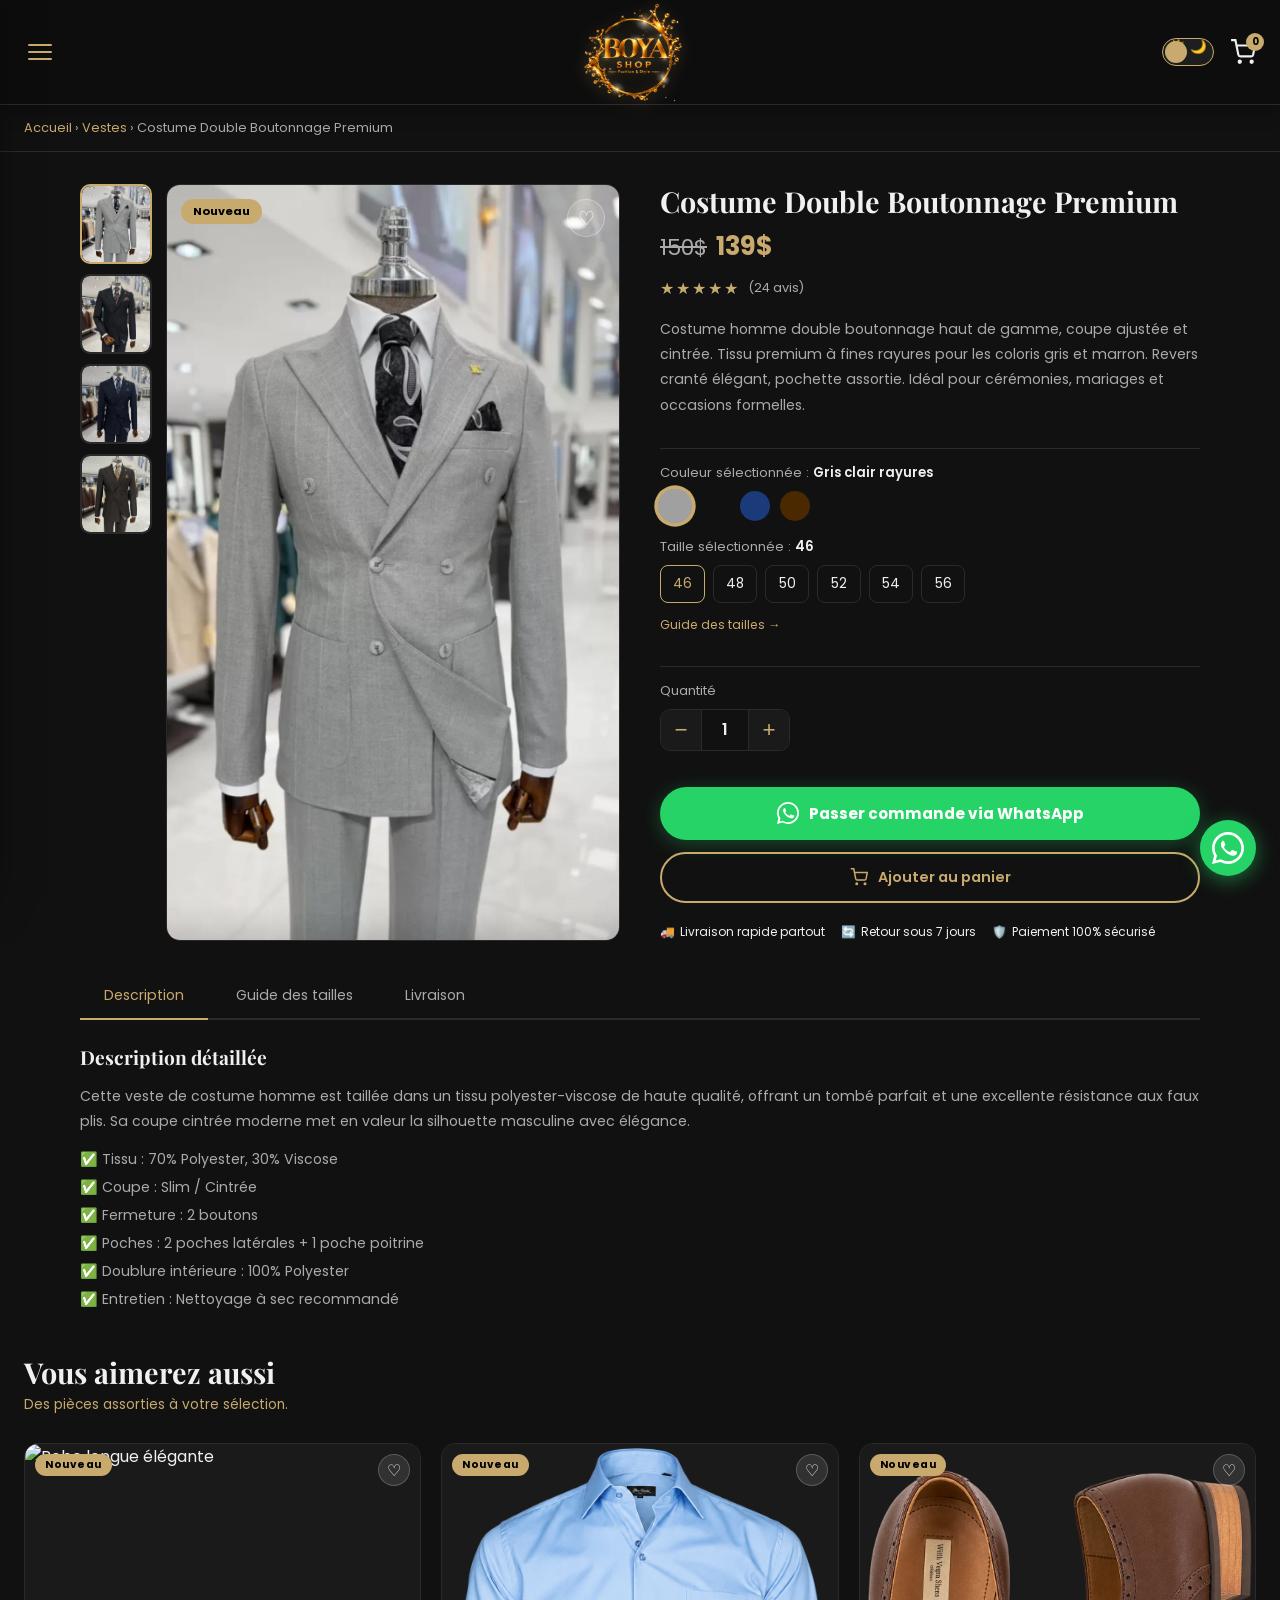
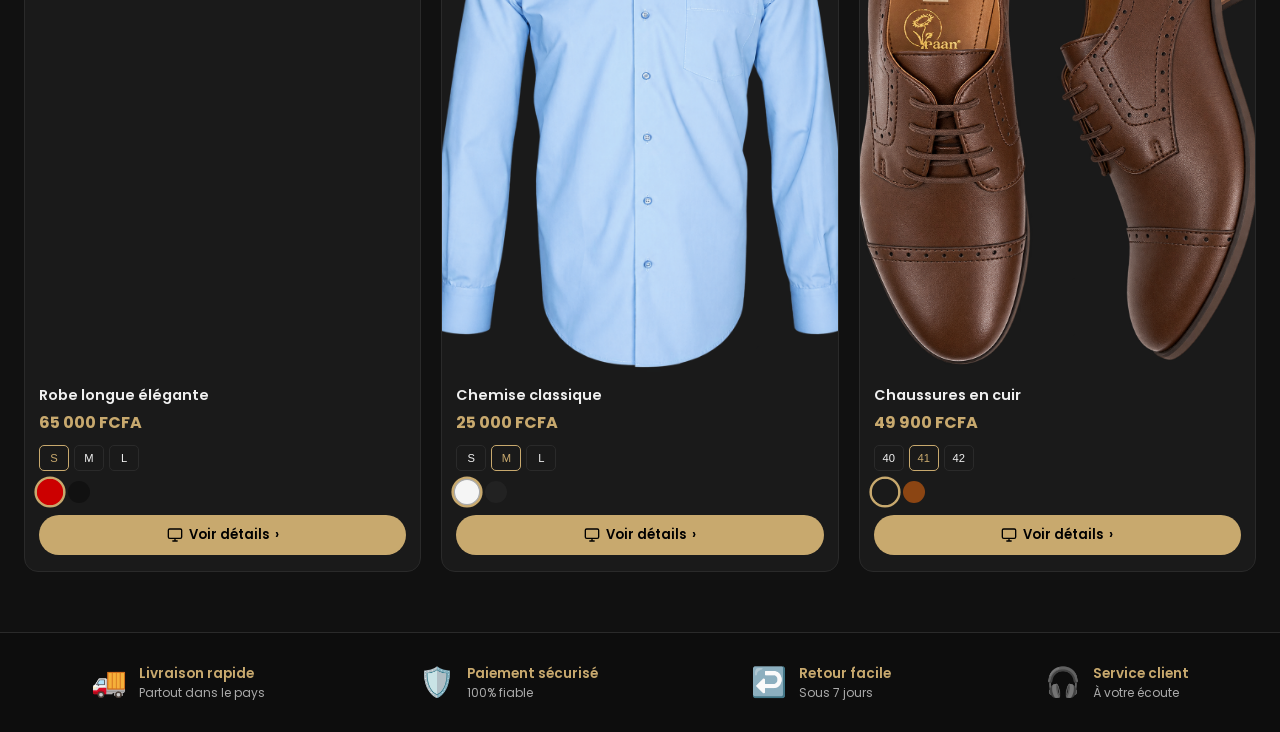
==== product.html @ 762b0c60 "Premier deploiement BOYA Shop" ====
<!DOCTYPE html>
<html lang="fr" data-theme="dark">
<head>
  <meta charset="UTF-8" />
  <meta name="viewport" content="width=device-width, initial-scale=1.0" />
  <title>Détail Produit — BOYA Shop</title>
  <link rel="stylesheet" href="style.css" />
  <link rel="stylesheet" href="product.css" />
  <link href="https://fonts.googleapis.com/css2?family=Playfair+Display:wght@400;700;900&family=Poppins:wght@300;400;500;600&display=swap" rel="stylesheet" />
</head>
<body>

<!-- NAVBAR -->
<header class="navbar" id="navbar">
  <div class="nav-left">
    <button class="hamburger" id="hamburgerBtn" aria-label="Menu">
      <span></span><span></span><span></span>
    </button>
  </div>
  <div class="nav-center">
    <a href="index.html" class="nav-logo">
      <img src="logo.png" alt="BOYA Shop" class="nav-logo-img" />
    </a>
  </div>
  <div class="nav-right">
    <button class="theme-toggle" id="themeToggle" aria-label="Changer thème">
      <span class="toggle-track">
        <span class="toggle-sun">☀️</span>
        <span class="toggle-moon">🌙</span>
        <span class="toggle-thumb"></span>
      </span>
    </button>
    <a href="#" class="cart-btn" id="cartBtn">
      <svg width="26" height="26" viewBox="0 0 24 24" fill="none" stroke="currentColor" stroke-width="2"><circle cx="9" cy="21" r="1"/><circle cx="20" cy="21" r="1"/><path d="M1 1h4l2.68 13.39a2 2 0 0 0 2 1.61h9.72a2 2 0 0 0 2-1.61L23 6H6"/></svg>
      <span class="cart-count" id="cartCount">0</span>
    </a>
  </div>
</header>

<!-- SIDEBAR -->
<div class="sidebar-overlay" id="sidebarOverlay"></div>
<nav class="sidebar" id="sidebar">
  <div class="sidebar-header">
    <img src="logo.png" alt="BOYA Shop" class="sidebar-logo-img" />
    <button class="sidebar-close" id="sidebarClose">✕</button>
  </div>
  <ul class="sidebar-menu">
    <li class="sidebar-home"><a href="index.html">Accueil</a></li>
    <li class="sidebar-cat-item">
      <button class="sidebar-cat-btn" onclick="toggleSidebarCat(this)">Homme <span class="sidebar-arrow">›</span></button>
      <ul class="sidebar-submenu">
        <li><a href="index.html#products">Vestes &amp; Costumes</a></li>
        <li><a href="index.html#products">Chemises</a></li>
        <li><a href="index.html#products">Chaussures</a></li>
      </ul>
    </li>
    <li class="sidebar-cat-item">
      <button class="sidebar-cat-btn" onclick="toggleSidebarCat(this)">Femme <span class="sidebar-arrow">›</span></button>
      <ul class="sidebar-submenu">
        <li><a href="index.html#products">Robes de Soirée</a></li>
        <li><a href="index.html#products">Tailleurs &amp; Ensembles</a></li>
        <li><a href="index.html#products">Accessoires</a></li>
      </ul>
    </li>
  </ul>
  <div class="sidebar-footer">
    <p><span>📞</span> Contact WhatsApp</p>
    <p><span>📍</span> Fashion &amp; Style</p>
  </div>
</nav>

<!-- BREADCRUMB -->
<div class="breadcrumb">
  <a href="index.html">Accueil</a>
  <span> › </span>
  <a href="#">Vestes</a>
  <span> › </span>
  <span id="breadcrumbName">Veste de costume homme</span>
</div>

<!-- PRODUCT PAGE -->
<main class="product-page">

  <!-- GALERIE -->
  <div class="product-gallery">
    <div class="gallery-thumbs" id="galleryThumbs">
      <!-- Miniatures générées dynamiquement par product.js -->
    </div>
    <div class="gallery-main">
      <div class="gallery-main-img" id="galleryMain">
        <div class="gallery-placeholder-icon" id="galleryIcon">🧥</div>
        <img src="" alt="Produit" id="mainImg" style="display:none;" />
      </div>
      <div class="gallery-badge-new">Nouveau</div>
      <button class="gallery-fav" id="galleryFav">♡</button>
    </div>
  </div>

  <!-- INFOS PRODUIT -->
  <div class="product-details" id="productDetails">

    <h1 class="pd-title" id="pdTitle">Veste de costume homme</h1>
    <p class="pd-price gold" id="pdPrice"></p>

    <div class="pd-rating">
      <span class="stars">★★★★★</span>
      <span class="rating-count">(24 avis)</span>
    </div>

    <p class="pd-desc" id="pdDesc">
      Une veste de costume homme taillée dans un tissu de haute qualité, coupe cintrée moderne.
      Parfaite pour les occasions formelles comme les réunions d'affaires ou les cérémonies.
      Doublure intérieure premium, finitions impeccables.
    </p>

    <div class="pd-divider"></div>

    <!-- Couleurs -->
    <div class="pd-section">
      <p class="pd-label">Couleur sélectionnée : <span class="pd-selected" id="colorSelected">Noir</span></p>
      <div class="pd-colors" id="pdColors">
        <button class="pd-color active" style="background:#111111;" data-name="Noir" title="Noir"></button>
        <button class="pd-color" style="background:#1a3a7a;" data-name="Bleu marine" title="Bleu marine"></button>
        <button class="pd-color" style="background:#888888;" data-name="Gris" title="Gris"></button>
      </div>
    </div>

    <!-- Tailles -->
    <div class="pd-section">
      <p class="pd-label">Taille sélectionnée : <span class="pd-selected" id="sizeSelected">M</span></p>
      <div class="pd-sizes" id="pdSizes">
        <button class="pd-size">S</button>
        <button class="pd-size active">M</button>
        <button class="pd-size">L</button>
        <button class="pd-size">XL</button>
        <button class="pd-size">XXL</button>
      </div>
      <a href="#" class="pd-guide">Guide des tailles →</a>
    </div>

    <div class="pd-divider"></div>

    <!-- Quantité -->
    <div class="pd-section">
      <p class="pd-label">Quantité</p>
      <div class="pd-qty">
        <button class="qty-btn" id="qtyMinus">−</button>
        <span class="qty-val" id="qtyVal">1</span>
        <button class="qty-btn" id="qtyPlus">+</button>
      </div>
    </div>

    <!-- CTA BOUTONS -->
    <div class="pd-actions">
      <a href="#" class="btn-whatsapp" id="btnWhatsapp">
        <svg viewBox="0 0 32 32" width="22" height="22" fill="white"><path d="M16 0C7.163 0 0 7.163 0 16c0 2.822.736 5.469 2.027 7.773L0 32l8.418-2.004A15.93 15.93 0 0 0 16 32c8.837 0 16-7.163 16-16S24.837 0 16 0zm0 29.333a13.27 13.27 0 0 1-6.74-1.826l-.484-.288-5 1.19 1.21-4.864-.316-.5A13.27 13.27 0 0 1 2.667 16C2.667 8.636 8.636 2.667 16 2.667S29.333 8.636 29.333 16 23.364 29.333 16 29.333zm7.27-9.98c-.398-.2-2.356-1.163-2.72-1.296-.366-.133-.632-.2-.898.2-.266.398-1.031 1.296-1.264 1.562-.232.266-.465.3-.863.1-.398-.2-1.68-.619-3.2-1.974-1.183-1.055-1.981-2.357-2.214-2.755-.232-.398-.025-.614.175-.812.18-.18.398-.465.598-.7.2-.232.265-.398.398-.664.132-.266.066-.498-.033-.698-.1-.2-.898-2.163-1.23-2.96-.325-.779-.656-.674-.898-.687-.232-.012-.498-.015-.764-.015-.266 0-.698.1-.1064.498-.366.398-1.398 1.363-1.398 3.326 0 1.963 1.43 3.862 1.63 4.128.2.266 2.813 4.294 6.815 6.022.952.411 1.695.657 2.274.841.955.304 1.825.261 2.513.158.767-.114 2.356-.963 2.689-1.894.333-.93.333-1.727.233-1.894-.1-.166-.366-.266-.764-.465z"/></svg>
        Passer commande via WhatsApp
      </a>
      <button class="btn-cart-add" id="btnAddCart">
        <svg width="18" height="18" viewBox="0 0 24 24" fill="none" stroke="currentColor" stroke-width="2"><circle cx="9" cy="21" r="1"/><circle cx="20" cy="21" r="1"/><path d="M1 1h4l2.68 13.39a2 2 0 0 0 2 1.61h9.72a2 2 0 0 0 2-1.61L23 6H6"/></svg>
        Ajouter au panier
      </button>
    </div>

    <!-- GARANTIES -->
    <div class="pd-guarantees">
      <div class="pd-guarantee">🚚 <span>Livraison rapide partout</span></div>
      <div class="pd-guarantee">🔄 <span>Retour sous 7 jours</span></div>
      <div class="pd-guarantee">🛡️ <span>Paiement 100% sécurisé</span></div>
    </div>

  </div>
</main>

<!-- SECTION DÉTAILS / COMPOSITION -->
<section class="product-tabs">
  <div class="tabs-nav">
    <button class="tab-btn active" data-tab="desc">Description</button>
    <button class="tab-btn" data-tab="sizes">Guide des tailles</button>
    <button class="tab-btn" data-tab="shipping">Livraison</button>
  </div>
  <div class="tab-content active" id="tab-desc">
    <h3>Description détaillée</h3>
    <p>Cette veste de costume homme est taillée dans un tissu polyester-viscose de haute qualité, offrant un tombé parfait et une excellente résistance aux faux plis. Sa coupe cintrée moderne met en valeur la silhouette masculine avec élégance.</p>
    <ul>
      <li>✅ Tissu : 70% Polyester, 30% Viscose</li>
      <li>✅ Coupe : Slim / Cintrée</li>
      <li>✅ Fermeture : 2 boutons</li>
      <li>✅ Poches : 2 poches latérales + 1 poche poitrine</li>
      <li>✅ Doublure intérieure : 100% Polyester</li>
      <li>✅ Entretien : Nettoyage à sec recommandé</li>
    </ul>
  </div>
  <div class="tab-content" id="tab-sizes" style="display:none;">
    <h3>Guide des tailles</h3>
    <table class="size-table">
      <thead>
        <tr><th>Taille</th><th>Tour de poitrine</th><th>Tour de taille</th><th>Épaules</th></tr>
      </thead>
      <tbody>
        <tr><td>S</td><td>88–92 cm</td><td>76–80 cm</td><td>42 cm</td></tr>
        <tr><td>M</td><td>92–96 cm</td><td>80–84 cm</td><td>44 cm</td></tr>
        <tr><td>L</td><td>96–100 cm</td><td>84–88 cm</td><td>46 cm</td></tr>
        <tr><td>XL</td><td>100–104 cm</td><td>88–92 cm</td><td>48 cm</td></tr>
        <tr><td>XXL</td><td>104–108 cm</td><td>92–96 cm</td><td>50 cm</td></tr>
      </tbody>
    </table>
  </div>
  <div class="tab-content" id="tab-shipping" style="display:none;">
    <h3>Livraison & Retours</h3>
    <p>🚚 <strong>Livraison rapide</strong> : 2–5 jours ouvrables partout dans le pays.</p>
    <p>📦 Les commandes sont emballées avec soin dans un packaging BOYA Shop premium.</p>
    <p>🔄 <strong>Retours</strong> : Sous 7 jours en cas de défaut. Contactez-nous via WhatsApp.</p>
    <p>💳 <strong>Paiement</strong> : À la livraison ou via mobile money.</p>
  </div>
</section>

<!-- PRODUITS SIMILAIRES -->
<section class="similar-products">
  <div class="section-header" style="padding: 0 24px;">
    <div>
      <h2 class="section-title">Vous aimerez aussi</h2>
      <p class="section-sub gold">Des pièces assorties à votre sélection.</p>
    </div>
  </div>
  <div class="products-grid" style="padding: 0 24px 40px;">
    <div class="product-card" data-id="2">
      <div class="product-img-wrap">
        <span class="badge-new">Nouveau</span>
        <img src="robes.jpg" alt="Robe longue élégante" class="product-img"/>
        <button class="fav-btn" data-id="2">♡</button>
      </div>
      <div class="product-info">
        <h3 class="product-name">Robe longue élégante</h3>
        <p class="product-price gold">65 000 FCFA</p>
        <div class="sizes-row">
          <button class="size-btn active">S</button>
          <button class="size-btn">M</button>
          <button class="size-btn">L</button>
        </div>
        <div class="colors-row">
          <button class="color-btn active" style="background:#cc0000;"></button>
          <button class="color-btn" style="background:#111;"></button>
        </div>
        <a href="product.html?id=2" class="btn-details">
          <svg width="16" height="16" viewBox="0 0 24 24" fill="none" stroke="currentColor" stroke-width="2"><rect x="2" y="3" width="20" height="14" rx="2"/><line x1="8" y1="21" x2="16" y2="21"/><line x1="12" y1="17" x2="12" y2="21"/></svg>
          Voir détails &nbsp;›
        </a>
      </div>
    </div>
    <div class="product-card" data-id="3">
      <div class="product-img-wrap">
        <span class="badge-new">Nouveau</span>
        <img src="chemises.jpg" alt="Chemise classique" class="product-img"/>
        <button class="fav-btn" data-id="3">♡</button>
      </div>
      <div class="product-info">
        <h3 class="product-name">Chemise classique</h3>
        <p class="product-price gold">25 000 FCFA</p>
        <div class="sizes-row">
          <button class="size-btn">S</button>
          <button class="size-btn active">M</button>
          <button class="size-btn">L</button>
        </div>
        <div class="colors-row">
          <button class="color-btn active" style="background:#f5f5f5; border:1px solid #aaa;"></button>
          <button class="color-btn" style="background:#222;"></button>
        </div>
        <a href="product.html?id=3" class="btn-details">
          <svg width="16" height="16" viewBox="0 0 24 24" fill="none" stroke="currentColor" stroke-width="2"><rect x="2" y="3" width="20" height="14" rx="2"/><line x1="8" y1="21" x2="16" y2="21"/><line x1="12" y1="17" x2="12" y2="21"/></svg>
          Voir détails &nbsp;›
        </a>
      </div>
    </div>
    <div class="product-card" data-id="4">
      <div class="product-img-wrap">
        <span class="badge-new">Nouveau</span>
        <img src="chaussures.jpg" alt="Chaussures en cuir" class="product-img"/>
        <button class="fav-btn" data-id="4">♡</button>
      </div>
      <div class="product-info">
        <h3 class="product-name">Chaussures en cuir</h3>
        <p class="product-price gold">49 900 FCFA</p>
        <div class="sizes-row">
          <button class="size-btn">40</button>
          <button class="size-btn active">41</button>
          <button class="size-btn">42</button>
        </div>
        <div class="colors-row">
          <button class="color-btn active" style="background:#1a1a1a;"></button>
          <button class="color-btn" style="background:#8B4513;"></button>
        </div>
        <a href="product.html?id=4" class="btn-details">
          <svg width="16" height="16" viewBox="0 0 24 24" fill="none" stroke="currentColor" stroke-width="2"><rect x="2" y="3" width="20" height="14" rx="2"/><line x1="8" y1="21" x2="16" y2="21"/><line x1="12" y1="17" x2="12" y2="21"/></svg>
          Voir détails &nbsp;›
        </a>
      </div>
    </div>
  </div>
</section>

<!-- FOOTER -->
<footer class="footer-guarantees">
  <div class="guarantee-item">
    <div class="guarantee-icon">🚚</div>
    <div><p class="g-title">Livraison rapide</p><p class="g-sub">Partout dans le pays</p></div>
  </div>
  <div class="guarantee-item">
    <div class="guarantee-icon">🛡️</div>
    <div><p class="g-title">Paiement sécurisé</p><p class="g-sub">100% fiable</p></div>
  </div>
  <div class="guarantee-item">
    <div class="guarantee-icon">↩️</div>
    <div><p class="g-title">Retour facile</p><p class="g-sub">Sous 7 jours</p></div>
  </div>
  <div class="guarantee-item">
    <div class="guarantee-icon">🎧</div>
    <div><p class="g-title">Service client</p><p class="g-sub">À votre écoute</p></div>
  </div>
</footer>

<!-- WHATSAPP FAB -->
<a href="https://wa.me/+000000000000" class="whatsapp-fab" target="_blank">
  <svg viewBox="0 0 32 32" width="32" height="32" fill="white"><path d="M16 0C7.163 0 0 7.163 0 16c0 2.822.736 5.469 2.027 7.773L0 32l8.418-2.004A15.93 15.93 0 0 0 16 32c8.837 0 16-7.163 16-16S24.837 0 16 0zm0 29.333a13.27 13.27 0 0 1-6.74-1.826l-.484-.288-5 1.19 1.21-4.864-.316-.5A13.27 13.27 0 0 1 2.667 16C2.667 8.636 8.636 2.667 16 2.667S29.333 8.636 29.333 16 23.364 29.333 16 29.333zm7.27-9.98c-.398-.2-2.356-1.163-2.72-1.296-.366-.133-.632-.2-.898.2-.266.398-1.031 1.296-1.264 1.562-.232.266-.465.3-.863.1-.398-.2-1.68-.619-3.2-1.974-1.183-1.055-1.981-2.357-2.214-2.755-.232-.398-.025-.614.175-.812.18-.18.398-.465.598-.7.2-.232.265-.398.398-.664.132-.266.066-.498-.033-.698-.1-.2-.898-2.163-1.23-2.96-.325-.779-.656-.674-.898-.687-.232-.012-.498-.015-.764-.015-.266 0-.698.1-.1064.498-.366.398-1.398 1.363-1.398 3.326 0 1.963 1.43 3.862 1.63 4.128.2.266 2.813 4.294 6.815 6.022.952.411 1.695.657 2.274.841.955.304 1.825.261 2.513.158.767-.114 2.356-.963 2.689-1.894.333-.93.333-1.727.233-1.894-.1-.166-.366-.266-.764-.465z"/></svg>
</a>

<script src="main.js"></script>
<script src="product.js"></script>
</body>
</html>
---- style.css ----
/* ============================================================
   BOYA SHOP — CSS PRINCIPAL
   Couleurs : Or #c8a96e / #d4a843 | Noir #0d0d0d | Fond dark #111
============================================================ */

:root {
  --gold: #c8a96e;
  --gold-bright: #d4a843;
  --gold-light: #e8c97e;
  --black: #0d0d0d;
  --dark-bg: #111111;
  --dark-card: #1a1a1a;
  --dark-border: #2a2a2a;
  --text-main: #f0f0f0;
  --text-sub: #aaaaaa;
  --white: #ffffff;

  /* Dark mode (défaut) */
  --bg: #111111;
  --card-bg: #1a1a1a;
  --text: #f0f0f0;
  --border: #2a2a2a;
  --nav-bg: #0d0d0d;
  --footer-bg: #0d0d0d;

  /* Sidebar dark (défaut) */
  --sidebar-bg: #0d0d0d;
  --sidebar-header-bg: #070707;
  --sidebar-footer-bg: #070707;
  --sidebar-item-color: #d0d0d0;
  --sidebar-item-border: #181818;
  --sidebar-item-hover-bg: #161616;
  --sidebar-footer-color: #888;
}

[data-theme="light"] {
  --bg: #f5f0e8;
  --card-bg: #ffffff;
  --text: #1a1a1a;
  --border: #e0d5c0;
  --nav-bg: #ffffff;
  --footer-bg: #f0ebe0;
  --text-sub: #666666;

  /* Sidebar light */
  --sidebar-bg: #faf7f2;
  --sidebar-header-bg: #f0ebe0;
  --sidebar-footer-bg: #f0ebe0;
  --sidebar-item-color: #2a2a2a;
  --sidebar-item-border: #e8e0d0;
  --sidebar-item-hover-bg: #efe8d8;
  --sidebar-footer-color: #888888;
}

* { margin: 0; padding: 0; box-sizing: border-box; }

html { scroll-behavior: smooth; }

body {
  font-family: 'Poppins', sans-serif;
  background: var(--bg);
  color: var(--text);
  transition: background 0.3s, color 0.3s;
  overflow-x: hidden;
}

.gold { color: var(--gold); }

/* ============================================================
   SPLASH SCREEN
============================================================ */
#splash {
  position: fixed;
  inset: 0;
  z-index: 9999;
  display: flex;
  align-items: center;
  justify-content: center;
  background: #000;
  animation: splashFade 0.6s ease 2.8s forwards;
}

.splash-bg {
  position: absolute;
  inset: 0;
  background: radial-gradient(ellipse at center, #2a1a00 0%, #000 70%);
  animation: splashPulse 2s ease-in-out infinite;
}

.splash-logo {
  position: relative;
  z-index: 2;
  animation: splashLogoIn 1s cubic-bezier(0.22,1,0.36,1) 0.3s both;
}

.splash-logo img {
  width: min(340px, 80vw);
  height: auto;
  filter: drop-shadow(0 0 40px rgba(200,169,110,0.8)) drop-shadow(0 0 80px rgba(200,169,110,0.4));
  animation: splashGlow 1.5s ease-in-out 0.5s infinite alternate;
}

@keyframes splashLogoIn {
  from { opacity:0; transform: scale(0.5); }
  to   { opacity:1; transform: scale(1); }
}
@keyframes splashGlow {
  from { filter: drop-shadow(0 0 30px rgba(200,169,110,0.6)) drop-shadow(0 0 60px rgba(200,169,110,0.3)); }
  to   { filter: drop-shadow(0 0 60px rgba(212,168,67,1)) drop-shadow(0 0 120px rgba(212,168,67,0.6)); }
}
@keyframes splashPulse {
  0%,100% { opacity:1; }
  50% { opacity:0.7; }
}
@keyframes splashFade {
  to { opacity:0; pointer-events:none; visibility:hidden; }
}

/* ============================================================
   NAVBAR
============================================================ */
.navbar {
  position: sticky;
  top: 0;
  z-index: 1000;
  display: flex;
  align-items: center;
  justify-content: space-between;
  padding: 2px 24px;
  overflow: visible;
  background: var(--nav-bg);
  border-bottom: 1px solid var(--border);
  box-shadow: 0 2px 20px rgba(0,0,0,0.4);
}

.nav-left, .nav-right {
  display: flex;
  align-items: center;
  gap: 16px;
  min-width: 80px;
}
.nav-right { justify-content: flex-end; }

.nav-center { text-align: center; }

.nav-logo {
  text-decoration: none;
  display: flex;
  align-items: center;
  justify-content: center;
}

.nav-logo-img {
  height: 100px;
  width: auto;
  object-fit: contain;
  display: block;
  /* Légère ombre pour ressortir sur fond clair aussi */
  filter: drop-shadow(0 2px 8px rgba(200,169,110,0.3));
  transition: filter 0.3s;
}
.nav-logo-img:hover {
  filter: drop-shadow(0 4px 16px rgba(200,169,110,0.6));
}

/* Anciens styles logo texte (conservés si utilisés ailleurs) */
.logo-by {
  font-family: 'Playfair Display', serif;
  font-size: 2rem;
  font-weight: 900;
  color: var(--gold);
  letter-spacing: 0.1em;
}
.logo-shop {
  font-family: 'Poppins', sans-serif;
  font-size: 0.85rem;
  font-weight: 600;
  letter-spacing: 0.5em;
  color: var(--text);
}
.logo-tagline {
  font-size: 0.55rem;
  letter-spacing: 0.3em;
  color: var(--gold);
}

/* Hamburger */
.hamburger {
  background: none;
  border: none;
  cursor: pointer;
  display: flex;
  flex-direction: column;
  gap: 5px;
  padding: 4px;
}
.hamburger span {
  display: block;
  width: 24px;
  height: 2px;
  background: var(--gold);
  border-radius: 2px;
  transition: 0.3s;
}

/* Theme toggle */
.theme-toggle {
  background: none;
  border: none;
  cursor: pointer;
  padding: 0;
  display: flex;
  align-items: center;
}
.toggle-track {
  position: relative;
  width: 52px;
  height: 28px;
  background: #1e1e1e;
  border-radius: 14px;
  border: 1.5px solid var(--gold);
  display: block;
  transition: background 0.3s;
}
[data-theme="light"] .toggle-track { background: #b8a040; }

.toggle-thumb {
  position: absolute;
  width: 22px;
  height: 22px;
  background: var(--gold);
  border-radius: 50%;
  top: 50%;
  left: 2px;
  transform: translateY(-50%);
  transition: left 0.28s cubic-bezier(0.4,0,0.2,1);
  display: flex;
  align-items: center;
  justify-content: center;
  font-size: 12px;
  line-height: 1;
}
[data-theme="light"] .toggle-thumb { left: 26px; }

/* Icône dans le thumb : lune en mode dark, soleil en mode light */
.toggle-icon-dark  { display: block; }
.toggle-icon-light { display: none; }
[data-theme="light"] .toggle-icon-dark  { display: none; }
[data-theme="light"] .toggle-icon-light { display: block; }

/* Cart */
.cart-btn {
  position: relative;
  color: var(--text);
  text-decoration: none;
  display: flex;
  align-items: center;
}
.cart-count {
  position: absolute;
  top: -6px; right: -8px;
  background: var(--gold);
  color: #000;
  font-size: 10px;
  font-weight: 700;
  width: 18px; height: 18px;
  border-radius: 50%;
  display: flex; align-items: center; justify-content: center;
}

/* ============================================================
   SIDEBAR
============================================================ */
.sidebar-overlay {
  position: fixed; inset: 0;
  background: rgba(0,0,0,0.7);
  z-index: 1500;
  opacity: 0; pointer-events: none;
  transition: opacity 0.3s;
}
.sidebar-overlay.active { opacity: 1; pointer-events: all; }

.sidebar {
  position: fixed;
  top: 0; left: -320px;
  width: 300px;
  height: 100vh;
  background: var(--sidebar-bg);
  z-index: 1600;
  transition: left 0.38s cubic-bezier(0.22,1,0.36,1), background 0.3s;
  display: flex;
  flex-direction: column;
  border-right: 2px solid var(--gold);
  box-shadow: 6px 0 40px rgba(0,0,0,0.6);
}
.sidebar.open { left: 0; }

.sidebar-header {
  display: flex;
  align-items: center;
  justify-content: space-between;
  padding: 18px 20px 16px;
  border-bottom: 1px solid var(--border);
  background: var(--sidebar-header-bg);
  transition: background 0.3s;
}

.sidebar-logo-img {
  height: 90px;
  width: auto;
  object-fit: contain;
  filter: drop-shadow(0 2px 8px rgba(200,169,110,0.4));
}

.sidebar-close {
  background: rgba(200,169,110,0.1);
  border: 1px solid rgba(200,169,110,0.3);
  color: var(--gold);
  font-size: 1rem;
  cursor: pointer;
  width: 34px; height: 34px;
  border-radius: 50%;
  display: flex; align-items: center; justify-content: center;
  transition: background 0.2s;
}
.sidebar-close:hover { background: rgba(200,169,110,0.25); }

.sidebar-menu {
  flex: 1;
  list-style: none;
  padding: 8px 0;
  overflow-y: auto;
}
.sidebar-menu li a {
  display: flex;
  align-items: center;
  gap: 14px;
  padding: 15px 24px;
  color: var(--sidebar-item-color);
  text-decoration: none;
  font-size: 0.93rem;
  font-weight: 400;
  letter-spacing: 0.02em;
  border-bottom: 1px solid var(--sidebar-item-border);
  transition: background 0.2s, color 0.2s, padding-left 0.2s;
  position: relative;
}
.sidebar-menu li a::before {
  content: '';
  position: absolute;
  left: 0; top: 0; bottom: 0;
  width: 3px;
  background: var(--gold);
  opacity: 0;
  transition: opacity 0.2s;
  border-radius: 0 3px 3px 0;
}
.sidebar-menu li a:hover {
  background: var(--sidebar-item-hover-bg);
  color: var(--gold);
  padding-left: 30px;
}
.sidebar-menu li a:hover::before { opacity: 1; }

.sidebar-menu li a .menu-icon {
  font-size: 1.2rem;
  width: 26px;
  text-align: center;
  flex-shrink: 0;
}

.sidebar-footer {
  padding: 18px 24px;
  border-top: 1px solid var(--border);
  background: var(--sidebar-footer-bg);
  transition: background 0.3s;
}
.sidebar-footer p {
  color: var(--sidebar-footer-color);
  font-size: 0.8rem;
  line-height: 2;
  display: flex;
  align-items: center;
  gap: 8px;
}

/* ============================================================
   HERO CARROUSEL
============================================================ */
.hero-carousel {
  position: relative;
  overflow: hidden;
  background: #000;
}

.carousel-container {
  position: relative;
  height: 520px;
}

.carousel-slide {
  position: absolute;
  inset: 0;
  opacity: 0;
  transition: opacity 0.8s ease;
  display: flex;
}
.carousel-slide.active { opacity: 1; }

.slide-bg {
  width: 100%;
  height: 100%;
  position: relative;
  overflow: hidden;
}

.slide-bg-img {
  position: absolute;
  inset: 0;
  width: 100%;
  height: 100%;
  object-fit: cover;
  object-position: center top;
  z-index: 0;
}

.slide-bg-overlay {
  position: absolute;
  inset: 0;
  background: linear-gradient(135deg, rgba(0,0,0,0.65) 0%, rgba(0,0,0,0.3) 100%);
  z-index: 1;
}

.slide-content {
  position: relative;
  z-index: 2;
  display: flex;
  flex-direction: column;
  justify-content: center;
  height: 100%;
  padding: 60px 80px;
  max-width: 650px;
}

.slide-subtitle {
  font-size: 0.7rem;
  letter-spacing: 0.3em;
  color: var(--text-sub);
  margin-bottom: 16px;
  text-transform: uppercase;
}

.slide-title {
  font-family: 'Playfair Display', serif;
  font-size: clamp(2rem, 4vw, 3rem);
  font-weight: 900;
  line-height: 1.1;
  color: #fff;
  margin-bottom: 16px;
}
[data-theme="light"] .slide-title { color: #fff; }
[data-theme="light"] .slide-subtitle { color: rgba(255,255,255,0.9); }
[data-theme="light"] .slide-desc { color: rgba(255,255,255,0.85); }
[data-theme="light"] .slide-bg-overlay {
  background: linear-gradient(135deg, rgba(0,0,0,0.45) 0%, rgba(0,0,0,0.15) 100%);
}

.slide-desc {
  font-size: 0.9rem;
  color: var(--text-sub);
  line-height: 1.7;
  margin-bottom: 28px;
}
.slide-desc strong { color: var(--gold); }

.btn-primary {
  display: inline-flex;
  align-items: center;
  gap: 8px;
  background: var(--gold);
  color: #000;
  text-decoration: none;
  padding: 12px 28px;
  border-radius: 30px;
  font-weight: 600;
  font-size: 0.9rem;
  transition: background 0.2s, transform 0.2s;
}
.btn-primary:hover { background: var(--gold-light); transform: translateX(3px); }

.carousel-arrow {
  position: absolute;
  top: 50%;
  transform: translateY(-50%);
  background: rgba(200,169,110,0.15);
  border: 1px solid var(--gold);
  color: var(--gold);
  width: 44px; height: 44px;
  border-radius: 50%;
  font-size: 1.4rem;
  cursor: pointer;
  z-index: 10;
  transition: background 0.2s;
  display: flex; align-items: center; justify-content: center;
}
.carousel-arrow:hover { background: rgba(200,169,110,0.35); }
.carousel-arrow.left { left: 12px; }
.carousel-arrow.right { right: 12px; }

.carousel-dots {
  position: absolute;
  bottom: 16px;
  left: 50%;
  transform: translateX(-50%);
  display: flex;
  gap: 8px;
  z-index: 10;
}
.dot {
  width: 20px; height: 6px;
  border-radius: 3px;
  background: rgba(200,169,110,0.35);
  cursor: pointer;
  transition: background 0.3s, width 0.3s;
}
.dot.active { background: var(--gold); width: 32px; }

/* ============================================================
   CATÉGORIES
============================================================ */
.categories-section {
  padding: 32px 24px;
  background: var(--bg);
  border-bottom: 1px solid var(--border);
}

.categories-grid {
  display: flex;
  justify-content: center;
  gap: 20px;
  flex-wrap: wrap;
}

.cat-item {
  display: flex;
  flex-direction: column;
  align-items: center;
  gap: 10px;
  cursor: pointer;
}

.cat-circle {
  width: 90px; height: 90px;
  border-radius: 50%;
  border: 2.5px solid var(--gold);
  overflow: hidden;
  background: var(--dark-card);
  display: flex;
  align-items: center;
  justify-content: center;
  transition: transform 0.25s, box-shadow 0.25s;
  box-shadow: 0 0 0 rgba(200,169,110,0);
}

.cat-circle img {
  width: 100%; height: 100%;
  object-fit: cover;
}

.cat-item:hover .cat-circle {
  transform: scale(1.08);
  box-shadow: 0 0 18px rgba(200,169,110,0.5);
}

.cat-item span {
  font-size: 0.75rem;
  font-weight: 500;
  color: var(--text);
  text-align: center;
}

/* ============================================================
   PRODUITS
============================================================ */
.products-section {
  padding: 40px 24px;
  background: var(--bg);
}

.section-header {
  display: flex;
  align-items: flex-end;
  justify-content: space-between;
  margin-bottom: 28px;
  flex-wrap: wrap;
  gap: 12px;
}

.section-title {
  font-family: 'Playfair Display', serif;
  font-size: 1.8rem;
  font-weight: 700;
  color: var(--text);
}

.section-sub {
  font-size: 0.85rem;
  margin-top: 4px;
}

.voir-tous {
  color: var(--gold);
  text-decoration: none;
  font-size: 0.85rem;
  font-weight: 500;
  white-space: nowrap;
  transition: opacity 0.2s;
}
.voir-tous:hover { opacity: 0.7; }

.products-grid {
  display: grid;
  grid-template-columns: repeat(4, 1fr);
  gap: 20px;
}

@media (max-width: 1100px) { .products-grid { grid-template-columns: repeat(2, 1fr); } }
@media (max-width: 600px)  { .products-grid { grid-template-columns: 1fr 1fr; gap: 12px; } }

.product-card {
  background: var(--card-bg);
  border-radius: 14px;
  overflow: hidden;
  border: 1px solid var(--border);
  transition: transform 0.25s, box-shadow 0.25s;
}
.product-card:hover {
  transform: translateY(-4px);
  box-shadow: 0 12px 30px rgba(0,0,0,0.4);
}

.product-img-wrap {
  position: relative;
  aspect-ratio: 3/4;
  background: var(--dark-card);
  display: flex;
  align-items: center;
  justify-content: center;
  overflow: hidden;
}

.product-img {
  width: 100%; height: 100%;
  object-fit: cover;
  display: block;
}

/* Placeholder emoji when no image */
.product-img-wrap.no-img .product-img { display: none; }
.product-placeholder-icon {
  font-size: 5rem;
  position: absolute;
  opacity: 0;
  transition: opacity 0.3s;
  pointer-events: none;
}
.product-img-wrap.no-img .product-placeholder-icon { opacity: 1; }

.badge-new {
  position: absolute;
  top: 10px; left: 10px;
  background: var(--gold);
  color: #000;
  font-size: 0.65rem;
  font-weight: 700;
  padding: 3px 10px;
  border-radius: 20px;
  z-index: 2;
  letter-spacing: 0.05em;
}

.fav-btn {
  position: absolute;
  top: 10px; right: 10px;
  background: rgba(255,255,255,0.1);
  border: 1px solid rgba(255,255,255,0.2);
  color: #fff;
  width: 32px; height: 32px;
  border-radius: 50%;
  cursor: pointer;
  font-size: 1rem;
  display: flex; align-items: center; justify-content: center;
  transition: background 0.2s, color 0.2s;
  z-index: 2;
}
.fav-btn.active { background: #e00; color: #fff; border-color: #e00; }
.fav-btn:hover { background: rgba(255,0,0,0.3); }

.product-info {
  padding: 14px 14px 16px;
}

.product-name {
  font-size: 0.9rem;
  font-weight: 600;
  color: var(--text);
  margin-bottom: 6px;
  line-height: 1.3;
}

.product-price {
  font-size: 1rem;
  font-weight: 700;
  margin-bottom: 10px;
}

.label {
  font-size: 0.72rem;
  color: var(--text-sub);
  display: block;
  margin-bottom: 5px;
}

.sizes-row {
  display: flex;
  flex-wrap: wrap;
  gap: 5px;
  margin-bottom: 10px;
}

.size-btn {
  min-width: 30px;
  height: 26px;
  padding: 0 6px;
  border: 1px solid var(--border);
  background: transparent;
  color: var(--text);
  font-size: 0.7rem;
  border-radius: 5px;
  cursor: pointer;
  transition: 0.2s;
}
.size-btn.active, .size-btn:hover {
  background: transparent;
  border-color: var(--gold);
  color: var(--gold);
}

.colors-row {
  display: flex;
  gap: 7px;
  margin-bottom: 12px;
}

.color-btn {
  width: 22px; height: 22px;
  border-radius: 50%;
  cursor: pointer;
  transition: transform 0.2s, box-shadow 0.2s;
  border: 2px solid transparent;
}
.color-btn.active, .color-btn:hover {
  transform: scale(1.2);
  box-shadow: 0 0 0 2px var(--gold);
}

.btn-details {
  display: flex;
  align-items: center;
  justify-content: center;
  gap: 6px;
  width: 100%;
  padding: 10px;
  background: var(--gold);
  color: #000;
  border-radius: 30px;
  text-decoration: none;
  font-size: 0.82rem;
  font-weight: 600;
  transition: background 0.2s;
}
.btn-details:hover { background: var(--gold-light); }

/* ============================================================
   SECTION COLLECTIONS
============================================================ */
.collections-section {
  display: grid;
  grid-template-columns: 1fr 1fr;
  gap: 20px;
  padding: 0 24px 40px;
  background: var(--bg);
}

@media (max-width: 700px) {
  .collections-section { grid-template-columns: 1fr; }
}

.collection-banner {
  position: relative;
  border-radius: 14px;
  overflow: hidden;
  min-height: 200px;
  display: flex;
  align-items: center;
  border: 1px solid var(--border);
}

.col-bg-img {
  position: absolute;
  inset: 0;
  width: 100%;
  height: 100%;
  object-fit: cover;
  object-position: center top;
  z-index: 0;
}

.col-overlay {
  position: absolute;
  inset: 0;
  background: linear-gradient(to right, rgba(0,0,0,0.75) 0%, transparent 100%);
  z-index: 1;
}

.col-content {
  position: relative;
  z-index: 2;
  padding: 28px;
}

.col-label {
  font-size: 0.65rem;
  letter-spacing: 0.3em;
  color: var(--gold);
  margin-bottom: 6px;
  text-transform: uppercase;
}

.col-content h3 {
  font-family: 'Playfair Display', serif;
  font-size: 1.4rem;
  color: #fff;
  margin-bottom: 6px;
}

.col-content p {
  font-size: 0.8rem;
  color: rgba(255,255,255,0.7);
  margin-bottom: 16px;
  max-width: 220px;
}

.btn-discover {
  display: inline-block;
  background: var(--gold);
  color: #000;
  text-decoration: none;
  padding: 8px 20px;
  border-radius: 20px;
  font-size: 0.8rem;
  font-weight: 600;
  transition: background 0.2s;
}
.btn-discover:hover { background: var(--gold-light); }

/* ============================================================
   FOOTER GARANTIES
============================================================ */
.footer-guarantees {
  display: flex;
  justify-content: space-around;
  flex-wrap: wrap;
  gap: 20px;
  padding: 28px 24px;
  background: var(--footer-bg);
  border-top: 1px solid var(--border);
}

.guarantee-item {
  display: flex;
  align-items: center;
  gap: 12px;
}

.guarantee-icon { font-size: 1.8rem; color: var(--gold); }

.g-title {
  font-size: 0.85rem;
  font-weight: 600;
  color: var(--gold);
}
.g-sub {
  font-size: 0.75rem;
  color: var(--text-sub);
}

/* ============================================================
   WHATSAPP FAB
============================================================ */
.whatsapp-fab {
  position: fixed;
  bottom: 24px;
  right: 24px;
  width: 56px; height: 56px;
  background: #25D366;
  border-radius: 50%;
  display: flex;
  align-items: center;
  justify-content: center;
  z-index: 900;
  box-shadow: 0 4px 20px rgba(37,211,102,0.5);
  transition: transform 0.2s, box-shadow 0.2s;
  text-decoration: none;
}
.whatsapp-fab:hover {
  transform: scale(1.1);
  box-shadow: 0 6px 28px rgba(37,211,102,0.7);
}

/* ============================================================
   ANIMATIONS
============================================================ */
@keyframes fadeInUp {
  from { opacity:0; transform: translateY(24px); }
  to   { opacity:1; transform: translateY(0); }
}

.product-card, .cat-item, .collection-banner {
  animation: fadeInUp 0.5s ease both;
}

/* Stagger */
.product-card:nth-child(1) { animation-delay: 0.05s; }
.product-card:nth-child(2) { animation-delay: 0.12s; }
.product-card:nth-child(3) { animation-delay: 0.19s; }
.product-card:nth-child(4) { animation-delay: 0.26s; }

/* ============================================================
   PRIX BARRÉS & BADGES PROMO
============================================================ */
.price-old {
  text-decoration: line-through;
  color: var(--text-sub);
  font-weight: 400;
  font-size: 0.85em;
  margin-right: 4px;
}
.price-new {
  color: var(--gold);
  font-weight: 700;
}
.badge-promo {
  position: absolute;
  top: 10px;
  left: 10px;
  background: #e00;
  color: #fff;
  font-size: 0.65rem;
  font-weight: 700;
  padding: 3px 10px;
  border-radius: 20px;
  z-index: 2;
}
.badge-new {
  position: absolute;
  top: 10px;
  left: 10px;
  background: var(--gold);
  color: #000;
  font-size: 0.65rem;
  font-weight: 700;
  padding: 3px 10px;
  border-radius: 20px;
  z-index: 2;
}

/* ─── SIDEBAR MENU PROFESSIONNEL ─────────────────────────────── */
.sidebar-link-main {
  display: block;
  padding: 14px 24px;
  font-size: 1rem;
  font-weight: 600;
  letter-spacing: 0.05em;
  color: var(--text);
  text-decoration: none;
  border-bottom: 1px solid rgba(200,169,110,0.15);
  transition: color 0.2s;
}
.sidebar-link-main:hover { color: var(--gold); }

.sidebar-cat-item {
  border-bottom: 1px solid rgba(200,169,110,0.15);
}

.sidebar-cat-btn {
  width: 100%;
  display: flex;
  justify-content: space-between;
  align-items: center;
  background: none;
  border: none;
  padding: 16px 24px;
  font-size: 1rem;
  font-weight: 600;
  letter-spacing: 0.05em;
  color: var(--text);
  cursor: pointer;
  text-align: left;
  transition: color 0.2s;
}
.sidebar-cat-btn:hover { color: var(--gold); }

.sidebar-arrow {
  font-size: 1.1rem;
  transition: transform 0.3s ease;
  display: inline-block;
}
.sidebar-cat-btn.open .sidebar-arrow {
  transform: rotate(90deg);
  color: var(--gold);
}
.sidebar-cat-btn.open {
  color: var(--gold);
}

.sidebar-submenu {
  display: none;
  list-style: none;
  padding: 0;
  margin: 0;
  background: rgba(200,169,110,0.05);
}
.sidebar-submenu.open {
  display: block;
}
.sidebar-submenu li a {
  display: block;
  padding: 12px 24px 12px 36px;
  font-size: 0.9rem;
  color: var(--text-muted, #aaa);
  text-decoration: none;
  letter-spacing: 0.03em;
  transition: color 0.2s, padding-left 0.2s;
  border-left: 2px solid transparent;
}
.sidebar-submenu li a:hover {
  color: var(--gold);
  padding-left: 40px;
  border-left-color: var(--gold);
}
---- product.css ----
/* ============================================================
   BOYA SHOP — CSS Page Produit
============================================================ */

/* BREADCRUMB */
.breadcrumb {
  padding: 14px 24px;
  font-size: 0.8rem;
  color: var(--text-sub);
  background: var(--bg);
  border-bottom: 1px solid var(--border);
}
.breadcrumb a { color: var(--gold); text-decoration: none; }
.breadcrumb a:hover { text-decoration: underline; }

/* ─── PRODUCT PAGE LAYOUT ─── */
.product-page {
  display: grid;
  grid-template-columns: 1fr 1fr;
  gap: 40px;
  padding: 32px 40px;
  max-width: 1200px;
  margin: 0 auto;
}
@media (max-width: 900px) {
  .product-page { grid-template-columns: 1fr; padding: 20px 16px; }
}

/* ─── GALERIE ─── */
.product-gallery {
  display: flex;
  gap: 14px;
}

.gallery-thumbs {
  display: flex;
  flex-direction: column;
  gap: 10px;
}

.thumb {
  width: 72px;
  height: 80px;
  border-radius: 10px;
  background: var(--card-bg);
  border: 2px solid var(--border);
  cursor: pointer;
  overflow: hidden;
  display: flex;
  align-items: center;
  justify-content: center;
  transition: border-color 0.2s;
  padding: 0;
}
.thumb.active, .thumb:hover { border-color: var(--gold); }
.thumb-placeholder { font-size: 2rem; }

.gallery-main {
  flex: 1;
  position: relative;
  border-radius: 14px;
  overflow: hidden;
  background: var(--card-bg);
  min-height: 480px;
  display: flex;
  align-items: center;
  justify-content: center;
  border: 1px solid var(--border);
}

.gallery-main-img { width: 100%; height: 100%; display: flex; align-items: center; justify-content: center; min-height: 400px; }
.gallery-placeholder-icon { font-size: 9rem; }
.gallery-main img { width: 100%; height: 100%; object-fit: cover; }

.gallery-badge-new {
  position: absolute;
  top: 14px; left: 14px;
  background: var(--gold);
  color: #000;
  font-size: 0.7rem;
  font-weight: 700;
  padding: 4px 12px;
  border-radius: 20px;
}

.gallery-fav {
  position: absolute;
  top: 14px; right: 14px;
  background: rgba(255,255,255,0.1);
  border: 1px solid rgba(255,255,255,0.3);
  color: #fff;
  width: 38px; height: 38px;
  border-radius: 50%;
  cursor: pointer;
  font-size: 1.2rem;
  display: flex; align-items: center; justify-content: center;
  transition: 0.2s;
}
.gallery-fav.active { background: #e00; border-color: #e00; }
.gallery-fav:hover { background: rgba(255,0,0,0.3); }

/* ─── PRODUCT DETAILS ─── */
.product-details {
  display: flex;
  flex-direction: column;
  gap: 0;
}

.pd-title {
  font-family: 'Playfair Display', serif;
  font-size: 1.8rem;
  font-weight: 700;
  color: var(--text);
  margin-bottom: 8px;
  line-height: 1.2;
}

.pd-price {
  font-size: 1.6rem;
  font-weight: 700;
  margin-bottom: 10px;
}

.pd-rating {
  display: flex;
  align-items: center;
  gap: 8px;
  margin-bottom: 16px;
}
.stars { color: var(--gold); font-size: 1rem; letter-spacing: 2px; }
.rating-count { color: var(--text-sub); font-size: 0.8rem; }

.pd-desc {
  color: var(--text-sub);
  font-size: 0.88rem;
  line-height: 1.8;
  margin-bottom: 16px;
}

.pd-divider {
  border: none;
  border-top: 1px solid var(--border);
  margin: 14px 0;
}

.pd-section { margin-bottom: 16px; }

.pd-label {
  font-size: 0.82rem;
  color: var(--text-sub);
  margin-bottom: 8px;
}
.pd-selected { color: var(--text); font-weight: 600; }

.pd-colors {
  display: flex;
  gap: 10px;
  flex-wrap: wrap;
}
.pd-color {
  width: 30px; height: 30px;
  border-radius: 50%;
  cursor: pointer;
  border: 2px solid transparent;
  transition: 0.2s;
}
.pd-color.active, .pd-color:hover {
  transform: scale(1.15);
  box-shadow: 0 0 0 3px var(--gold);
}

.pd-sizes {
  display: flex;
  flex-wrap: wrap;
  gap: 8px;
  margin-bottom: 8px;
}
.pd-size {
  min-width: 44px;
  height: 38px;
  padding: 0 12px;
  border: 1.5px solid var(--border);
  background: transparent;
  color: var(--text);
  font-size: 0.85rem;
  border-radius: 8px;
  cursor: pointer;
  font-family: 'Poppins', sans-serif;
  transition: 0.2s;
}
.pd-size.active, .pd-size:hover {
  border-color: var(--gold);
  color: var(--gold);
}
.pd-guide {
  font-size: 0.78rem;
  color: var(--gold);
  text-decoration: none;
}
.pd-guide:hover { text-decoration: underline; }

/* Quantité */
.pd-qty {
  display: flex;
  align-items: center;
  gap: 0;
  border: 1.5px solid var(--border);
  border-radius: 10px;
  overflow: hidden;
  width: fit-content;
}
.qty-btn {
  width: 40px; height: 40px;
  background: var(--card-bg);
  border: none;
  color: var(--gold);
  font-size: 1.4rem;
  cursor: pointer;
  transition: background 0.2s;
}
.qty-btn:hover { background: var(--border); }
.qty-val {
  min-width: 48px;
  text-align: center;
  font-weight: 600;
  font-size: 1rem;
  color: var(--text);
  padding: 0 8px;
  border-left: 1px solid var(--border);
  border-right: 1px solid var(--border);
  line-height: 40px;
}

/* CTA */
.pd-actions {
  display: flex;
  flex-direction: column;
  gap: 12px;
  margin: 20px 0;
}

.btn-whatsapp {
  display: flex;
  align-items: center;
  justify-content: center;
  gap: 10px;
  background: #25D366;
  color: #fff;
  text-decoration: none;
  padding: 15px 24px;
  border-radius: 50px;
  font-weight: 700;
  font-size: 0.95rem;
  transition: background 0.2s, transform 0.2s;
  box-shadow: 0 4px 20px rgba(37,211,102,0.3);
}
.btn-whatsapp:hover { background: #20b857; transform: translateY(-2px); }

.btn-cart-add {
  display: flex;
  align-items: center;
  justify-content: center;
  gap: 10px;
  background: transparent;
  color: var(--gold);
  border: 2px solid var(--gold);
  padding: 13px 24px;
  border-radius: 50px;
  font-weight: 600;
  font-size: 0.9rem;
  cursor: pointer;
  font-family: 'Poppins', sans-serif;
  transition: background 0.2s, color 0.2s;
}
.btn-cart-add:hover { background: var(--gold); color: #000; }

/* Garanties mini */
.pd-guarantees {
  display: flex;
  gap: 16px;
  flex-wrap: wrap;
}
.pd-guarantee {
  display: flex;
  align-items: center;
  gap: 5px;
  font-size: 0.75rem;
  color: var(--text-sub);
}
.pd-guarantee span { color: var(--text); }

/* ─── TABS ─── */
.product-tabs {
  max-width: 1200px;
  margin: 0 auto;
  padding: 0 40px 40px;
}
@media (max-width: 900px) { .product-tabs { padding: 0 16px 32px; } }

.tabs-nav {
  display: flex;
  border-bottom: 2px solid var(--border);
  margin-bottom: 24px;
  gap: 4px;
}

.tab-btn {
  padding: 12px 24px;
  background: none;
  border: none;
  color: var(--text-sub);
  font-size: 0.88rem;
  font-family: 'Poppins', sans-serif;
  cursor: pointer;
  border-bottom: 2px solid transparent;
  margin-bottom: -2px;
  transition: 0.2s;
}
.tab-btn.active, .tab-btn:hover {
  color: var(--gold);
  border-bottom-color: var(--gold);
}

.tab-content h3 {
  font-family: 'Playfair Display', serif;
  font-size: 1.2rem;
  color: var(--text);
  margin-bottom: 14px;
}
.tab-content p {
  color: var(--text-sub);
  font-size: 0.88rem;
  line-height: 1.8;
  margin-bottom: 10px;
}
.tab-content ul {
  list-style: none;
  padding: 0;
  color: var(--text-sub);
  font-size: 0.88rem;
  line-height: 2;
}

.size-table {
  width: 100%;
  border-collapse: collapse;
  font-size: 0.85rem;
}
.size-table th, .size-table td {
  padding: 10px 14px;
  text-align: left;
  border-bottom: 1px solid var(--border);
}
.size-table th { color: var(--gold); font-weight: 600; }
.size-table td { color: var(--text-sub); }
.size-table tr:hover td { background: var(--card-bg); }

/* ─── PRODUITS SIMILAIRES ─── */
.similar-products {
  padding-bottom: 20px;
}
.similar-products .products-grid {
  grid-template-columns: repeat(3, 1fr);
}
@media (max-width: 700px) {
  .similar-products .products-grid { grid-template-columns: 1fr 1fr; }
}
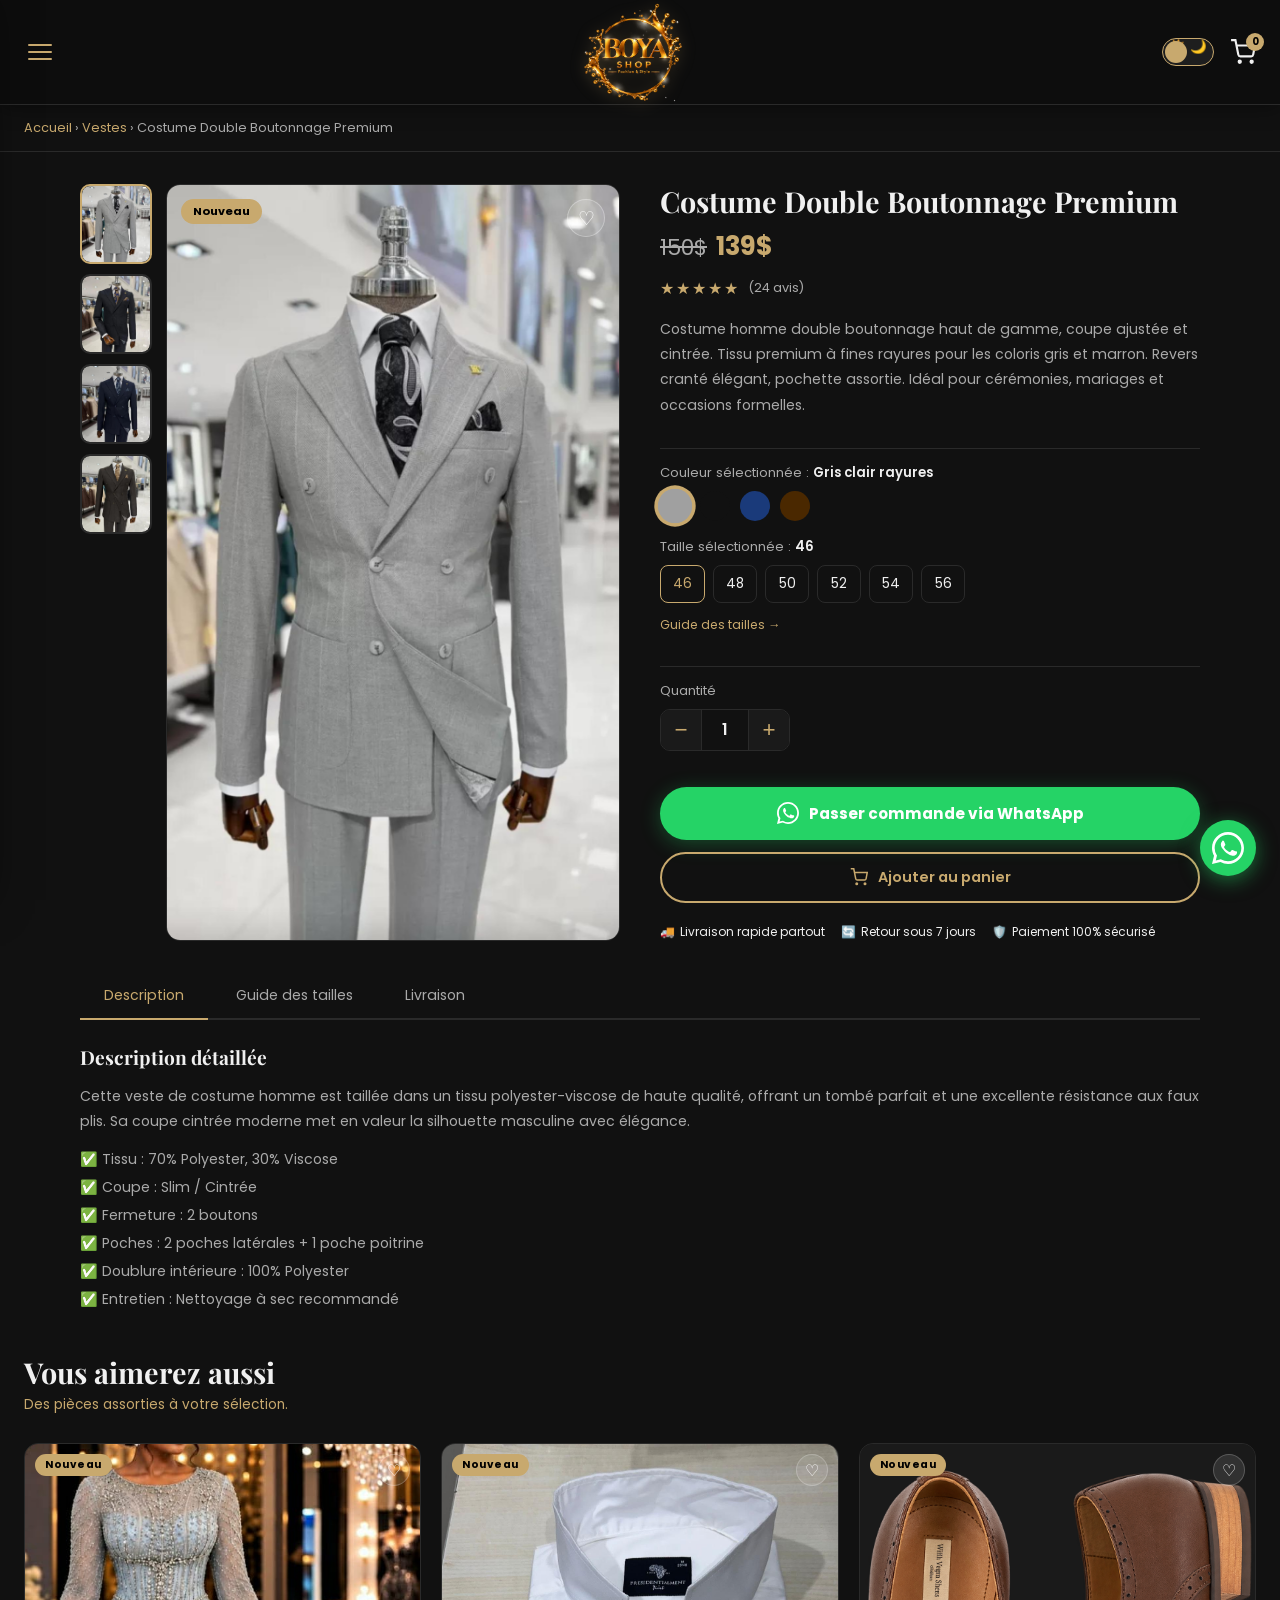
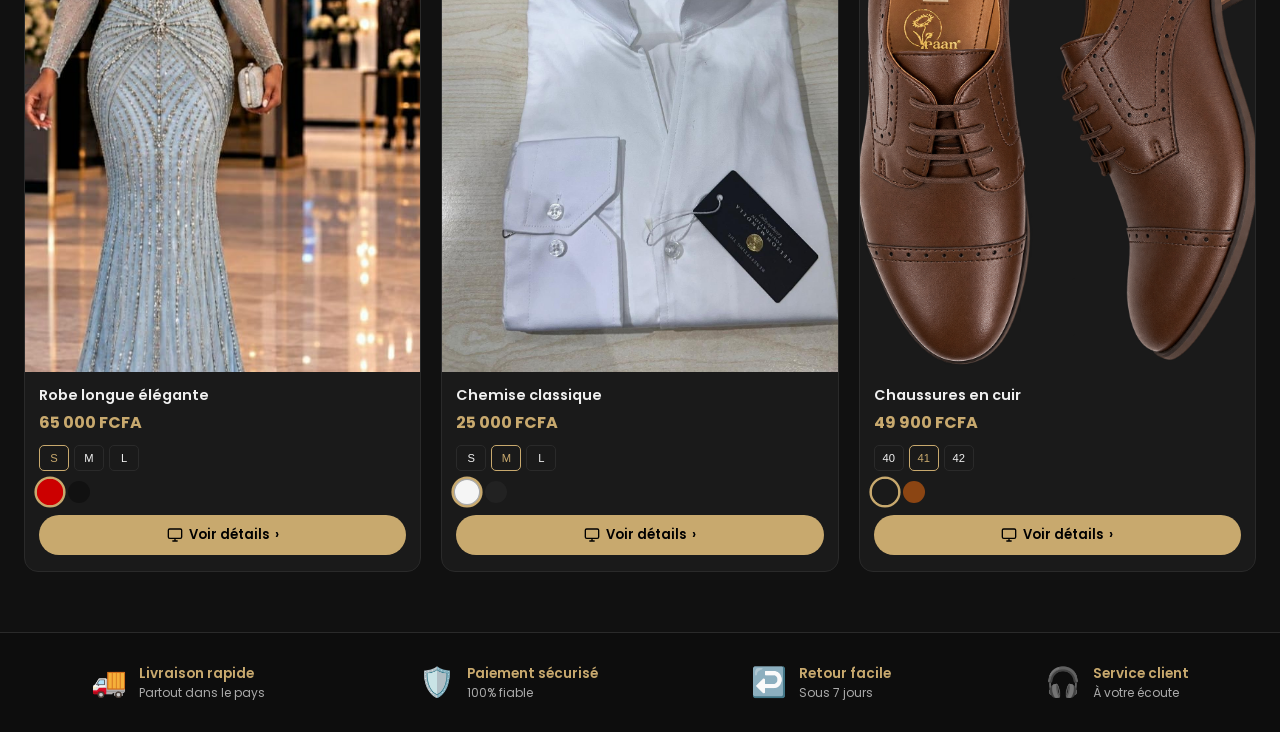
==== commit cce8c3dc: "Mise a jour du site" ====
--- a/product.html
+++ b/product.html
@@ -251,7 +251,7 @@
     <div class="product-card" data-id="3">
       <div class="product-img-wrap">
         <span class="badge-new">Nouveau</span>
-        <img src="chemises.jpg" alt="Chemise classique" class="product-img"/>
+        <img src="chemise5.jpg" alt="Chemise classique" class="product-img"/>
         <button class="fav-btn" data-id="3">♡</button>
       </div>
       <div class="product-info">
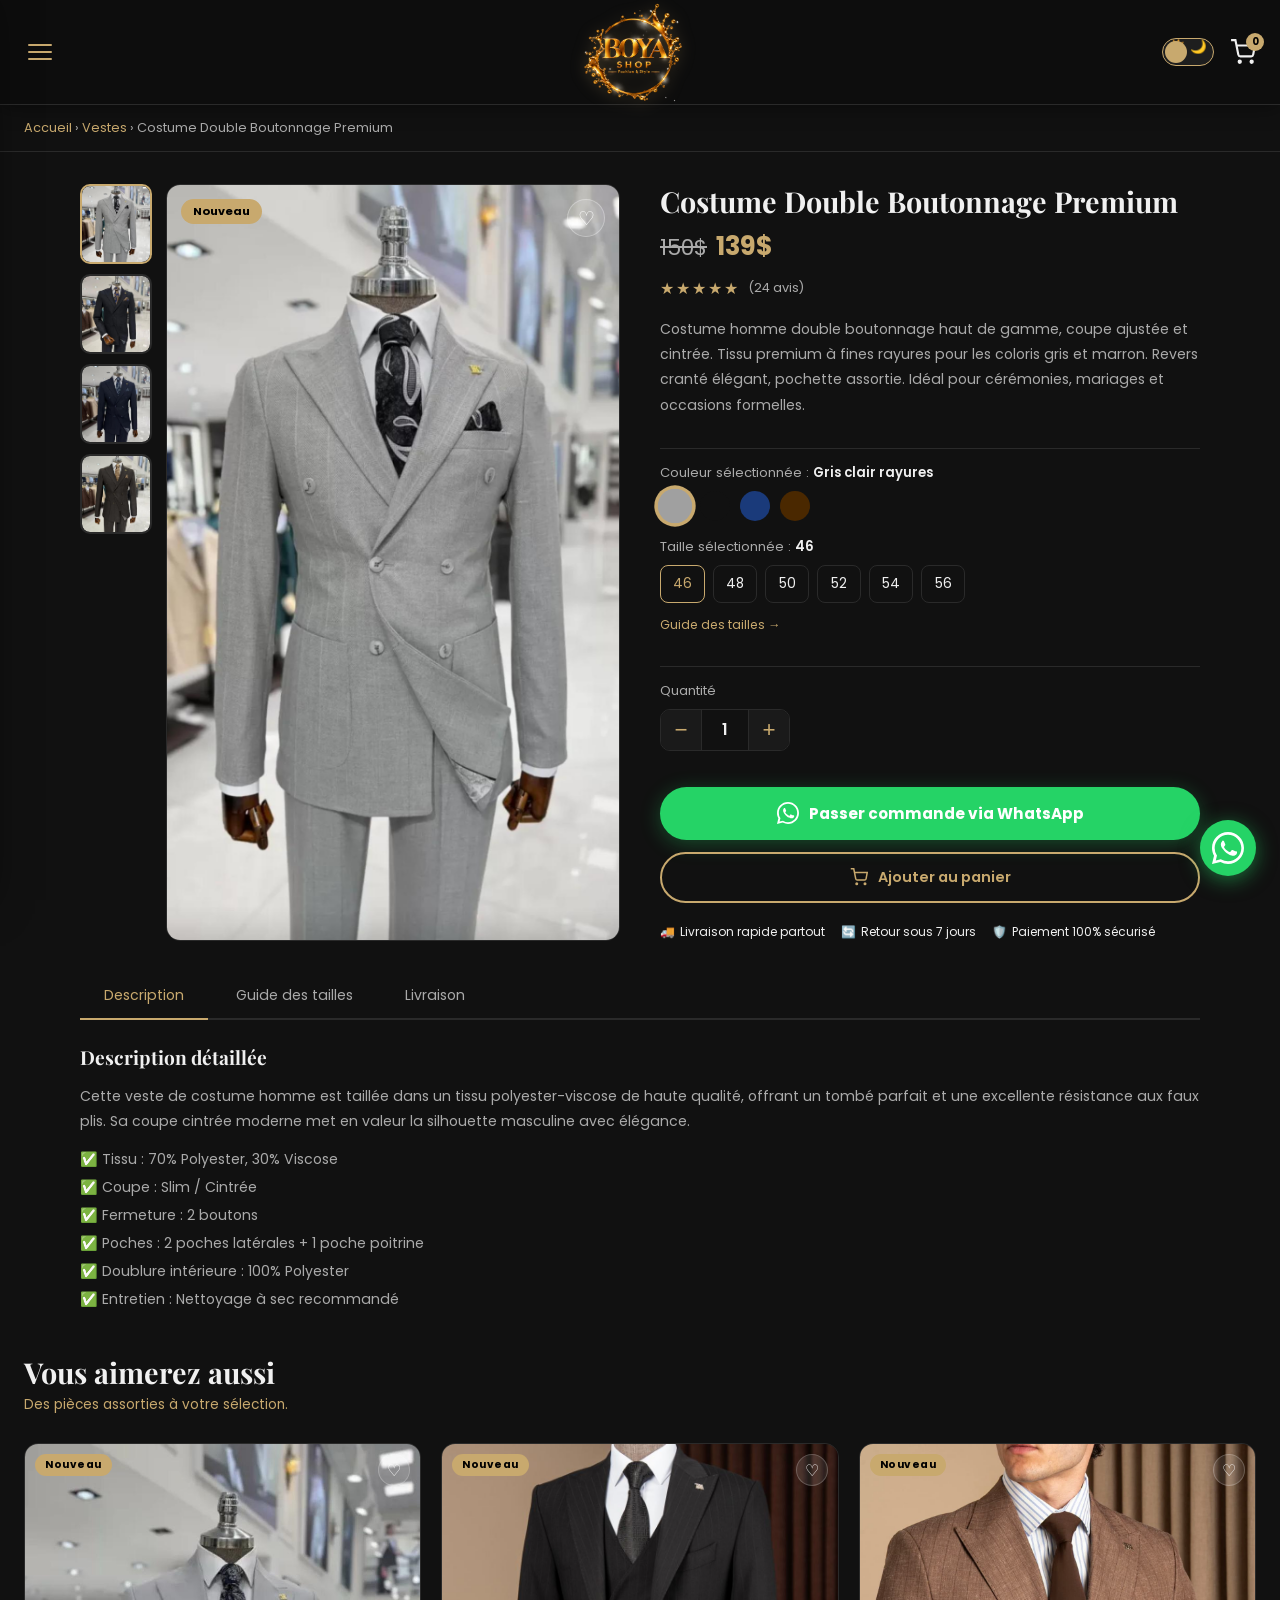
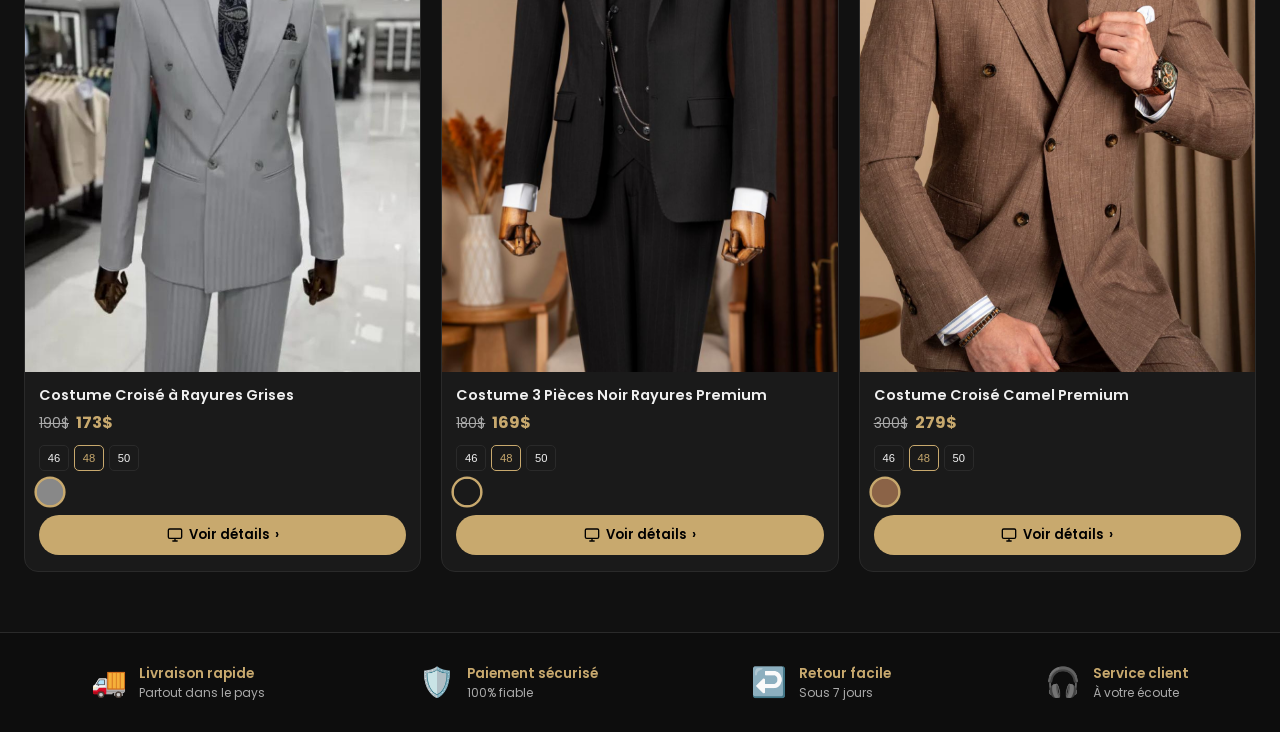
==== commit 00ad85b5: "Fix panier (bouton, doublon), page panier, suggestions produits dynamiques" ====
--- a/product.html
+++ b/product.html
@@ -30,7 +30,7 @@
         <span class="toggle-thumb"></span>
       </span>
     </button>
-    <a href="#" class="cart-btn" id="cartBtn">
+    <a href="cart.html" class="cart-btn" id="cartBtn">
       <svg width="26" height="26" viewBox="0 0 24 24" fill="none" stroke="currentColor" stroke-width="2"><circle cx="9" cy="21" r="1"/><circle cx="20" cy="21" r="1"/><path d="M1 1h4l2.68 13.39a2 2 0 0 0 2 1.61h9.72a2 2 0 0 0 2-1.61L23 6H6"/></svg>
       <span class="cart-count" id="cartCount">0</span>
     </a>
@@ -223,79 +223,8 @@
       <p class="section-sub gold">Des pièces assorties à votre sélection.</p>
     </div>
   </div>
-  <div class="products-grid" style="padding: 0 24px 40px;">
-    <div class="product-card" data-id="2">
-      <div class="product-img-wrap">
-        <span class="badge-new">Nouveau</span>
-        <img src="robes.jpg" alt="Robe longue élégante" class="product-img"/>
-        <button class="fav-btn" data-id="2">♡</button>
-      </div>
-      <div class="product-info">
-        <h3 class="product-name">Robe longue élégante</h3>
-        <p class="product-price gold">65 000 FCFA</p>
-        <div class="sizes-row">
-          <button class="size-btn active">S</button>
-          <button class="size-btn">M</button>
-          <button class="size-btn">L</button>
-        </div>
-        <div class="colors-row">
-          <button class="color-btn active" style="background:#cc0000;"></button>
-          <button class="color-btn" style="background:#111;"></button>
-        </div>
-        <a href="product.html?id=2" class="btn-details">
-          <svg width="16" height="16" viewBox="0 0 24 24" fill="none" stroke="currentColor" stroke-width="2"><rect x="2" y="3" width="20" height="14" rx="2"/><line x1="8" y1="21" x2="16" y2="21"/><line x1="12" y1="17" x2="12" y2="21"/></svg>
-          Voir détails &nbsp;›
-        </a>
-      </div>
-    </div>
-    <div class="product-card" data-id="3">
-      <div class="product-img-wrap">
-        <span class="badge-new">Nouveau</span>
-        <img src="chemise5.jpg" alt="Chemise classique" class="product-img"/>
-        <button class="fav-btn" data-id="3">♡</button>
-      </div>
-      <div class="product-info">
-        <h3 class="product-name">Chemise classique</h3>
-        <p class="product-price gold">25 000 FCFA</p>
-        <div class="sizes-row">
-          <button class="size-btn">S</button>
-          <button class="size-btn active">M</button>
-          <button class="size-btn">L</button>
-        </div>
-        <div class="colors-row">
-          <button class="color-btn active" style="background:#f5f5f5; border:1px solid #aaa;"></button>
-          <button class="color-btn" style="background:#222;"></button>
-        </div>
-        <a href="product.html?id=3" class="btn-details">
-          <svg width="16" height="16" viewBox="0 0 24 24" fill="none" stroke="currentColor" stroke-width="2"><rect x="2" y="3" width="20" height="14" rx="2"/><line x1="8" y1="21" x2="16" y2="21"/><line x1="12" y1="17" x2="12" y2="21"/></svg>
-          Voir détails &nbsp;›
-        </a>
-      </div>
-    </div>
-    <div class="product-card" data-id="4">
-      <div class="product-img-wrap">
-        <span class="badge-new">Nouveau</span>
-        <img src="chaussures.jpg" alt="Chaussures en cuir" class="product-img"/>
-        <button class="fav-btn" data-id="4">♡</button>
-      </div>
-      <div class="product-info">
-        <h3 class="product-name">Chaussures en cuir</h3>
-        <p class="product-price gold">49 900 FCFA</p>
-        <div class="sizes-row">
-          <button class="size-btn">40</button>
-          <button class="size-btn active">41</button>
-          <button class="size-btn">42</button>
-        </div>
-        <div class="colors-row">
-          <button class="color-btn active" style="background:#1a1a1a;"></button>
-          <button class="color-btn" style="background:#8B4513;"></button>
-        </div>
-        <a href="product.html?id=4" class="btn-details">
-          <svg width="16" height="16" viewBox="0 0 24 24" fill="none" stroke="currentColor" stroke-width="2"><rect x="2" y="3" width="20" height="14" rx="2"/><line x1="8" y1="21" x2="16" y2="21"/><line x1="12" y1="17" x2="12" y2="21"/></svg>
-          Voir détails &nbsp;›
-        </a>
-      </div>
-    </div>
+  <div class="products-grid" style="padding: 0 24px 40px;" id="similarProductsGrid">
+    <!-- Généré dynamiquement par product.js selon la catégorie du produit consulté -->
   </div>
 </section>
 
